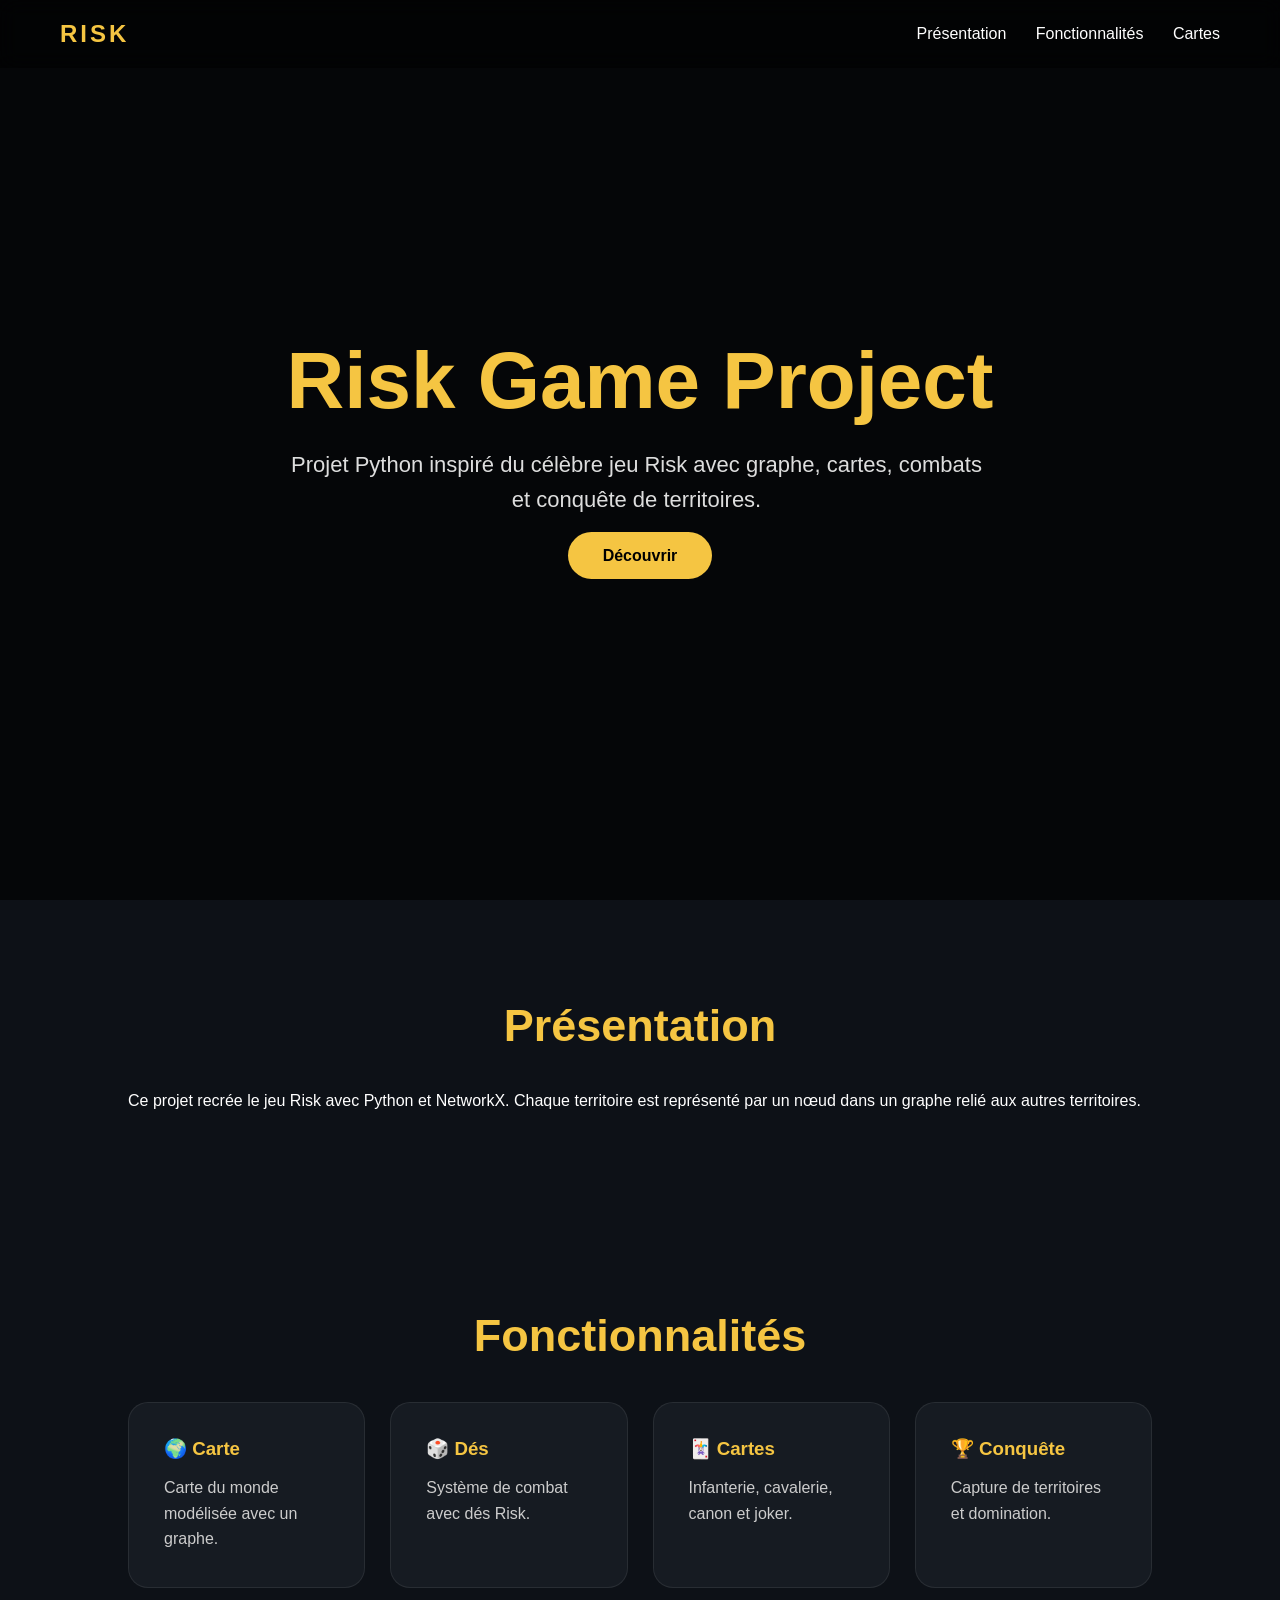
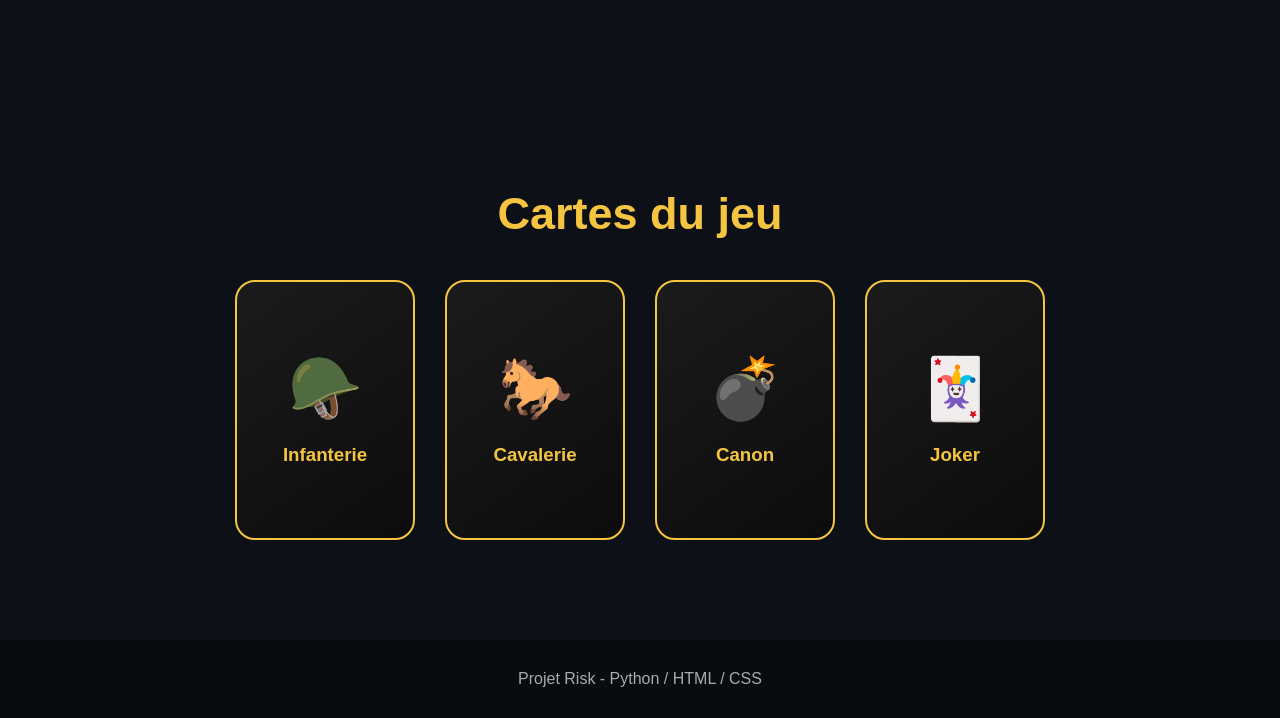
==== index.html @ 6a81816d "Add files via upload" ====
<!DOCTYPE html>
<html lang="fr">
<head>
    <meta charset="UTF-8">
    <meta name="viewport" content="width=device-width, initial-scale=1.0">
    <title>Risk Project</title>

    <link rel="stylesheet" href="style.css">
</head>
<body>

    <nav>
        <h1>RISK</h1>

        <div class="links">
            <a href="#presentation">Présentation</a>
            <a href="#features">Fonctionnalités</a>
            <a href="#cards">Cartes</a>
        </div>
    </nav>

    <header>

        <div class="overlay"></div>

        <div class="hero">

            <h2>Risk Game Project</h2>

            <p>
                Projet Python inspiré du célèbre jeu Risk avec graphe,
                cartes, combats et conquête de territoires.
            </p>

            <a href="#presentation">
                Découvrir
            </a>

        </div>

    </header>

    <section id="presentation">

        <h2>Présentation</h2>

        <p>
            Ce projet recrée le jeu Risk avec Python et NetworkX.
            Chaque territoire est représenté par un nœud dans un graphe
            relié aux autres territoires.
        </p>

    </section>

    <section id="features">

        <h2>Fonctionnalités</h2>

        <div class="container">

            <div class="card">
                <h3>🌍 Carte</h3>
                <p>Carte du monde modélisée avec un graphe.</p>
            </div>

            <div class="card">
                <h3>🎲 Dés</h3>
                <p>Système de combat avec dés Risk.</p>
            </div>

            <div class="card">
                <h3>🃏 Cartes</h3>
                <p>Infanterie, cavalerie, canon et joker.</p>
            </div>

            <div class="card">
                <h3>🏆 Conquête</h3>
                <p>Capture de territoires et domination.</p>
            </div>

        </div>

    </section>

    <section id="cards">

        <h2>Cartes du jeu</h2>

        <div class="cards-container">

            <div class="risk-card">
                <span>🪖</span>
                <h3>Infanterie</h3>
            </div>

            <div class="risk-card">
                <span>🐎</span>
                <h3>Cavalerie</h3>
            </div>

            <div class="risk-card">
                <span>💣</span>
                <h3>Canon</h3>
            </div>

            <div class="risk-card">
                <span>🃏</span>
                <h3>Joker</h3>
            </div>

        </div>

    </section>

    <footer>
        <p>Projet Risk - Python / HTML / CSS</p>
    </footer>

</body>
</html>
---- style.css ----
*{
    margin:0;
    padding:0;
    box-sizing:border-box;
    font-family:Arial, Helvetica, sans-serif;
}

body{
    background:#0d1117;
    color:white;
}

/* NAVBAR */

nav{
    position:fixed;
    width:100%;
    top:0;
    display:flex;
    justify-content:space-between;
    align-items:center;
    padding:20px 60px;
    background:rgba(0,0,0,0.5);
    backdrop-filter:blur(10px);
    z-index:100;
}

nav h1{
    color:#f5c542;
    letter-spacing:3px;
}

.links a{
    color:white;
    text-decoration:none;
    margin-left:25px;
    transition:0.3s;
}

.links a:hover{
    color:#f5c542;
}

/* HEADER */

header{
    height:100vh;
    background:url("risk_map.png");
    background-size:cover;
    background-position:center;
    display:flex;
    justify-content:center;
    align-items:center;
    position:relative;
}

.overlay{
    position:absolute;
    width:100%;
    height:100%;
    background:rgba(0,0,0,0.65);
}

.hero{
    position:relative;
    text-align:center;
    z-index:2;
}

.hero h2{
    font-size:80px;
    color:#f5c542;
    margin-bottom:20px;
}

.hero p{
    max-width:700px;
    font-size:22px;
    color:#ddd;
    line-height:1.6;
    margin-bottom:30px;
}

.hero a{
    padding:15px 35px;
    background:#f5c542;
    color:black;
    text-decoration:none;
    border-radius:30px;
    font-weight:bold;
    transition:0.3s;
}

.hero a:hover{
    transform:scale(1.05);
    box-shadow:0 0 20px rgba(245,197,66,0.5);
}

/* SECTIONS */

section{
    padding:100px 10%;
}

section h2{
    text-align:center;
    color:#f5c542;
    margin-bottom:40px;
    font-size:45px;
}

/* FEATURES */

.container{
    display:grid;
    grid-template-columns:repeat(auto-fit,minmax(230px,1fr));
    gap:25px;
}

.card{
    background:#161b22;
    padding:35px;
    border-radius:20px;
    border:1px solid rgba(255,255,255,0.08);
    transition:0.3s;
}

.card:hover{
    transform:translateY(-10px);
    border-color:#f5c542;
}

.card h3{
    margin-bottom:15px;
    color:#f5c542;
}

.card p{
    color:#ccc;
    line-height:1.6;
}

/* CARTES */

.cards-container{
    display:flex;
    justify-content:center;
    flex-wrap:wrap;
    gap:30px;
}

.risk-card{
    width:180px;
    height:260px;
    background:linear-gradient(145deg,#1b1b1b,#0c0c0c);
    border:2px solid #f5c542;
    border-radius:20px;
    display:flex;
    flex-direction:column;
    justify-content:center;
    align-items:center;
    transition:0.3s;
}

.risk-card:hover{
    transform:scale(1.06) rotate(-2deg);
}

.risk-card span{
    font-size:60px;
    margin-bottom:20px;
}

.risk-card h3{
    color:#f5c542;
}

/* FOOTER */

footer{
    text-align:center;
    padding:30px;
    background:#080b10;
    color:#aaa;
}

/* RESPONSIVE */

@media(max-width:800px){

    nav{
        padding:15px 20px;
    }

    .links{
        display:none;
    }

    .hero h2{
        font-size:50px;
    }

    .hero p{
        font-size:18px;
    }

}
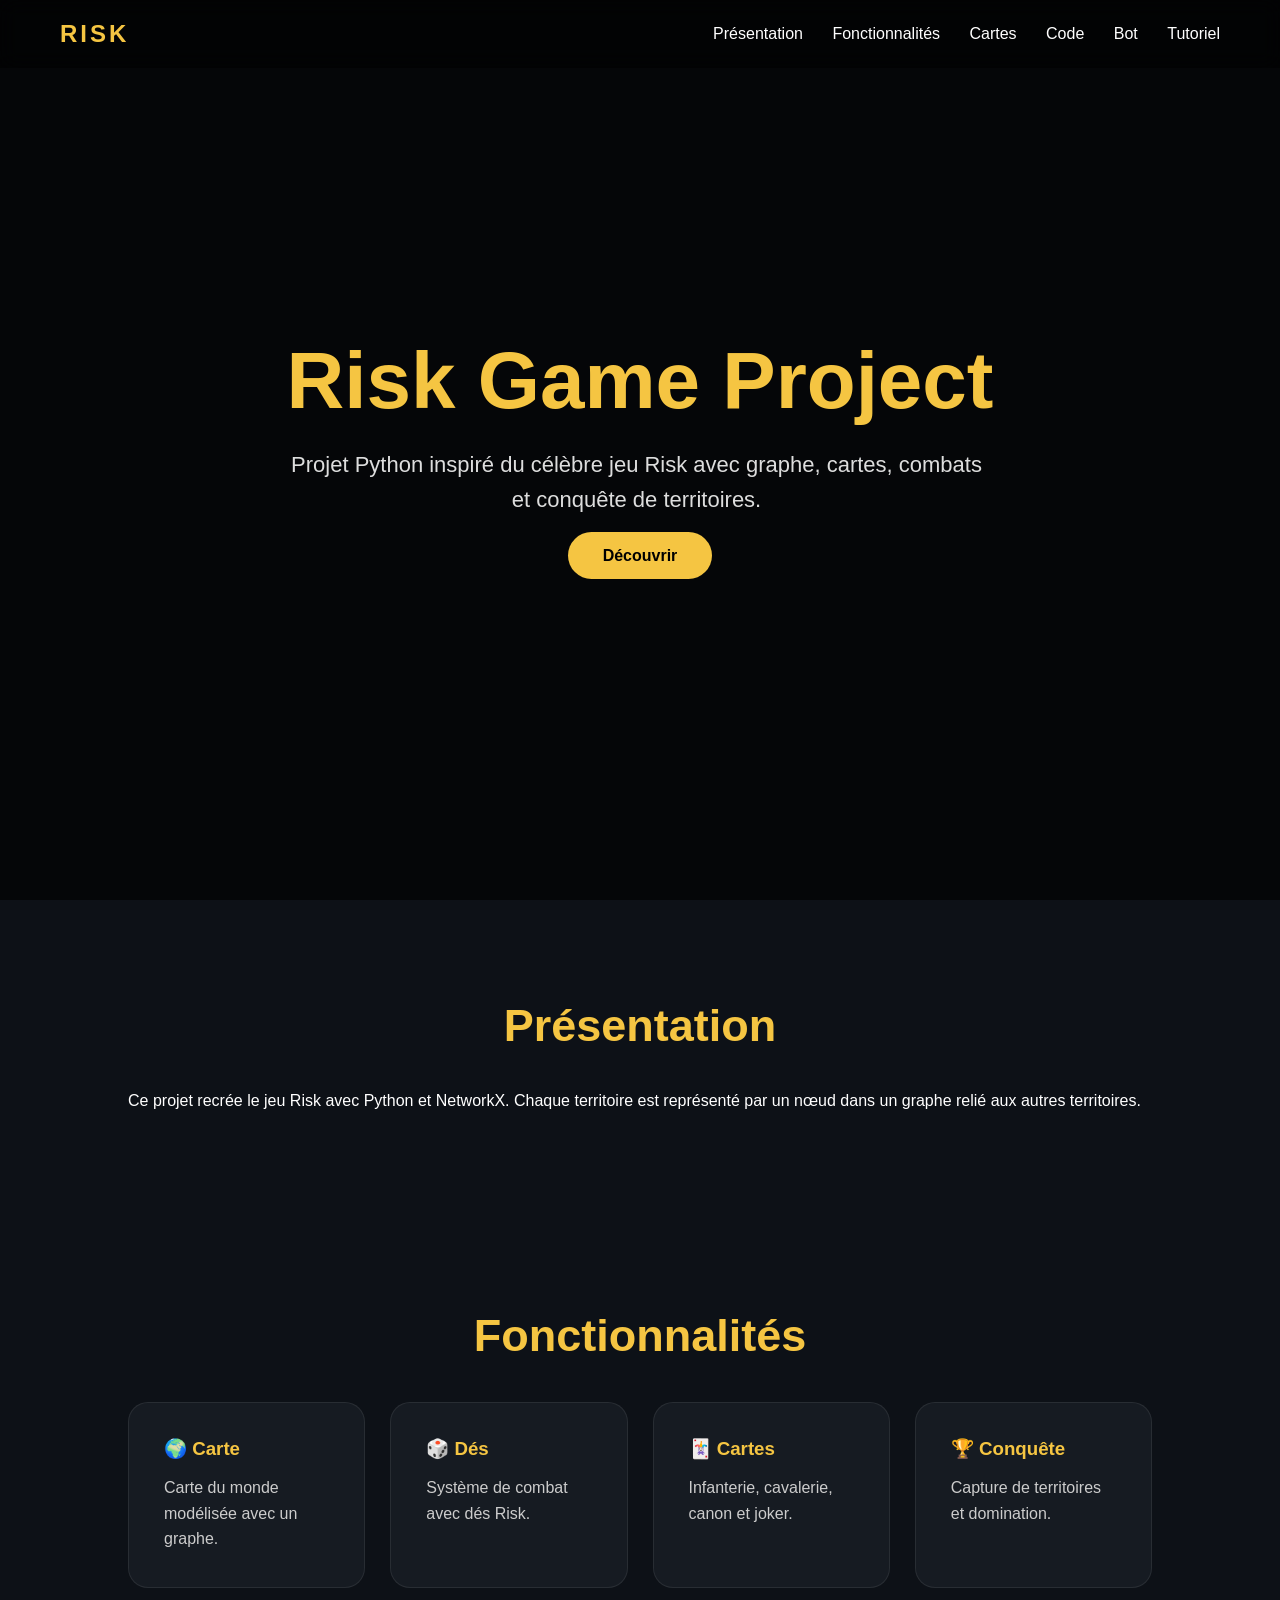
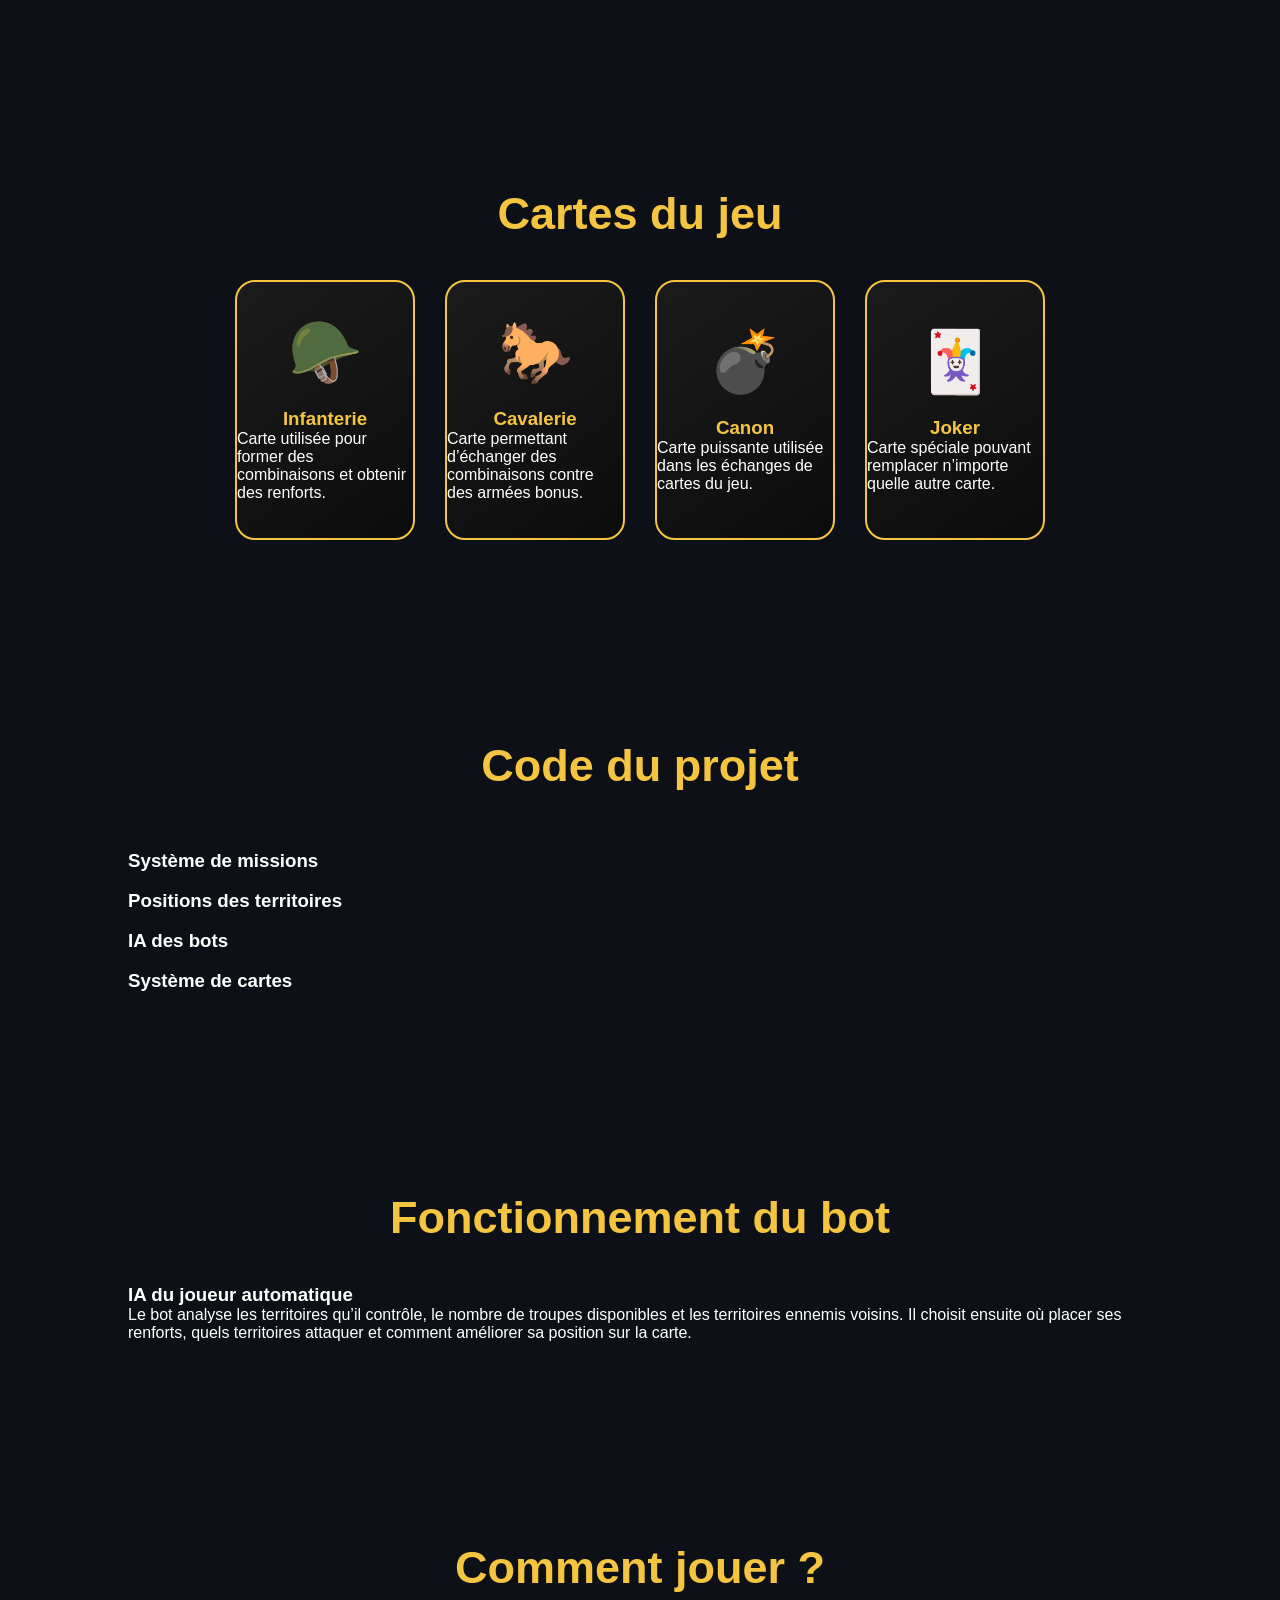
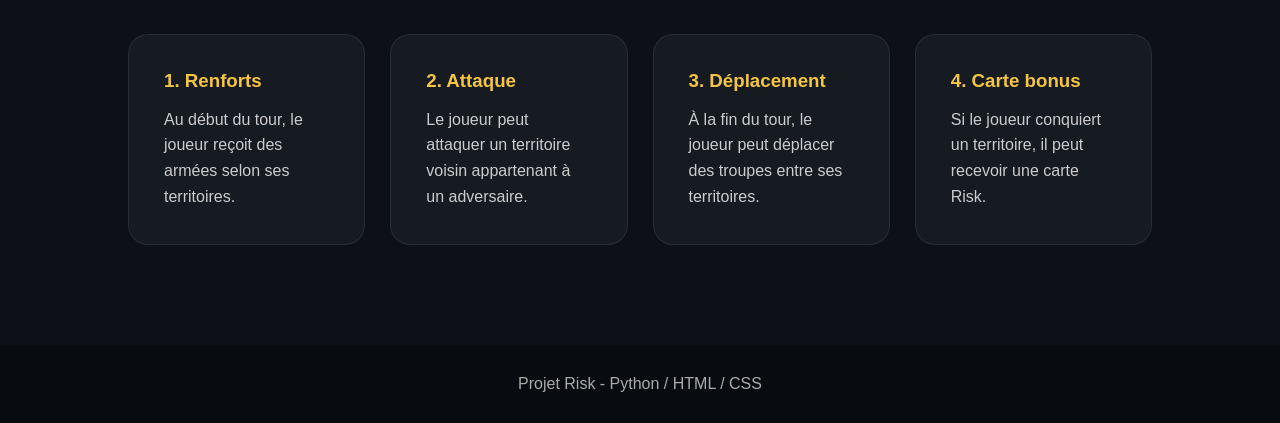
==== commit 243af843: "Update index.html" ====
--- a/index.html
+++ b/index.html
@@ -16,6 +16,9 @@
             <a href="#presentation">Présentation</a>
             <a href="#features">Fonctionnalités</a>
             <a href="#cards">Cartes</a>
+            <a href="#code">Code</a>
+            <a href="#bot">Bot</a>
+            <a href="#how-to-play">Tutoriel</a>
         </div>
     </nav>
 
@@ -82,39 +85,133 @@
 
     </section>
 
-    <section id="cards">
-
-        <h2>Cartes du jeu</h2>
-
-        <div class="cards-container">
-
-            <div class="risk-card">
-                <span>🪖</span>
-                <h3>Infanterie</h3>
-            </div>
-
-            <div class="risk-card">
-                <span>🐎</span>
-                <h3>Cavalerie</h3>
-            </div>
-
-            <div class="risk-card">
-                <span>💣</span>
-                <h3>Canon</h3>
-            </div>
-
-            <div class="risk-card">
-                <span>🃏</span>
-                <h3>Joker</h3>
-            </div>
-
-        </div>
-
-    </section>
-
+<section id="cards">
+
+    <h2>Cartes du jeu</h2>
+
+    <div class="cards-container">
+
+        <div class="risk-card">
+
+            <span>🪖</span>
+
+            <h3>Infanterie</h3>
+
+            <div class="card-description">
+                Carte utilisée pour former des combinaisons et obtenir des renforts.
+            </div>
+
+        </div>
+
+        <div class="risk-card">
+
+            <span>🐎</span>
+
+            <h3>Cavalerie</h3>
+
+            <div class="card-description">
+                Carte permettant d’échanger des combinaisons contre des armées bonus.
+            </div>
+
+        </div>
+
+        <div class="risk-card">
+
+            <span>💣</span>
+
+            <h3>Canon</h3>
+
+            <div class="card-description">
+                Carte puissante utilisée dans les échanges de cartes du jeu.
+            </div>
+
+        </div>
+
+        <div class="risk-card">
+
+            <span>🃏</span>
+
+            <h3>Joker</h3>
+
+            <div class="card-description">
+                Carte spéciale pouvant remplacer n’importe quelle autre carte.
+            </div>
+
+        </div>
+
+    </div>
+
+</section>
+<section id="code">
+
+    <h2>Code du projet</h2>
+
+    <div class="code-gallery">
+
+        <div class="code-box">
+            <img src="mission.png.png" alt="">
+            <h3>Système de missions</h3>
+        </div>
+
+        <div class="code-box">
+            <img src="positions.png.png" alt="">
+            <h3>Positions des territoires</h3>
+        </div>
+
+        <div class="code-box">
+            <img src="bot.png.png" alt="">
+            <h3>IA des bots</h3>
+        </div>
+
+        <div class="code-box">
+            <img src="cardsystem.png.png" alt="">
+            <h3>Système de cartes</h3>
+        </div>
+
+    </div>
+
+</section>
+<section id="bot">
+    <h2>Fonctionnement du bot</h2>
+
+    <div class="about-box">
+        <h3>IA du joueur automatique</h3>
+        <p>
+            Le bot analyse les territoires qu’il contrôle, le nombre de troupes disponibles
+            et les territoires ennemis voisins. Il choisit ensuite où placer ses renforts,
+            quels territoires attaquer et comment améliorer sa position sur la carte.
+        </p>
+    </div>
+</section>
+
+<section id="how-to-play">
+    <h2>Comment jouer ?</h2>
+
+    <div class="container">
+        <div class="card">
+            <h3>1. Renforts</h3>
+            <p>Au début du tour, le joueur reçoit des armées selon ses territoires.</p>
+        </div>
+
+        <div class="card">
+            <h3>2. Attaque</h3>
+            <p>Le joueur peut attaquer un territoire voisin appartenant à un adversaire.</p>
+        </div>
+
+        <div class="card">
+            <h3>3. Déplacement</h3>
+            <p>À la fin du tour, le joueur peut déplacer des troupes entre ses territoires.</p>
+        </div>
+
+        <div class="card">
+            <h3>4. Carte bonus</h3>
+            <p>Si le joueur conquiert un territoire, il peut recevoir une carte Risk.</p>
+        </div>
+    </div>
+</section>
     <footer>
         <p>Projet Risk - Python / HTML / CSS</p>
     </footer>
 
 </body>
-</html>+</html>
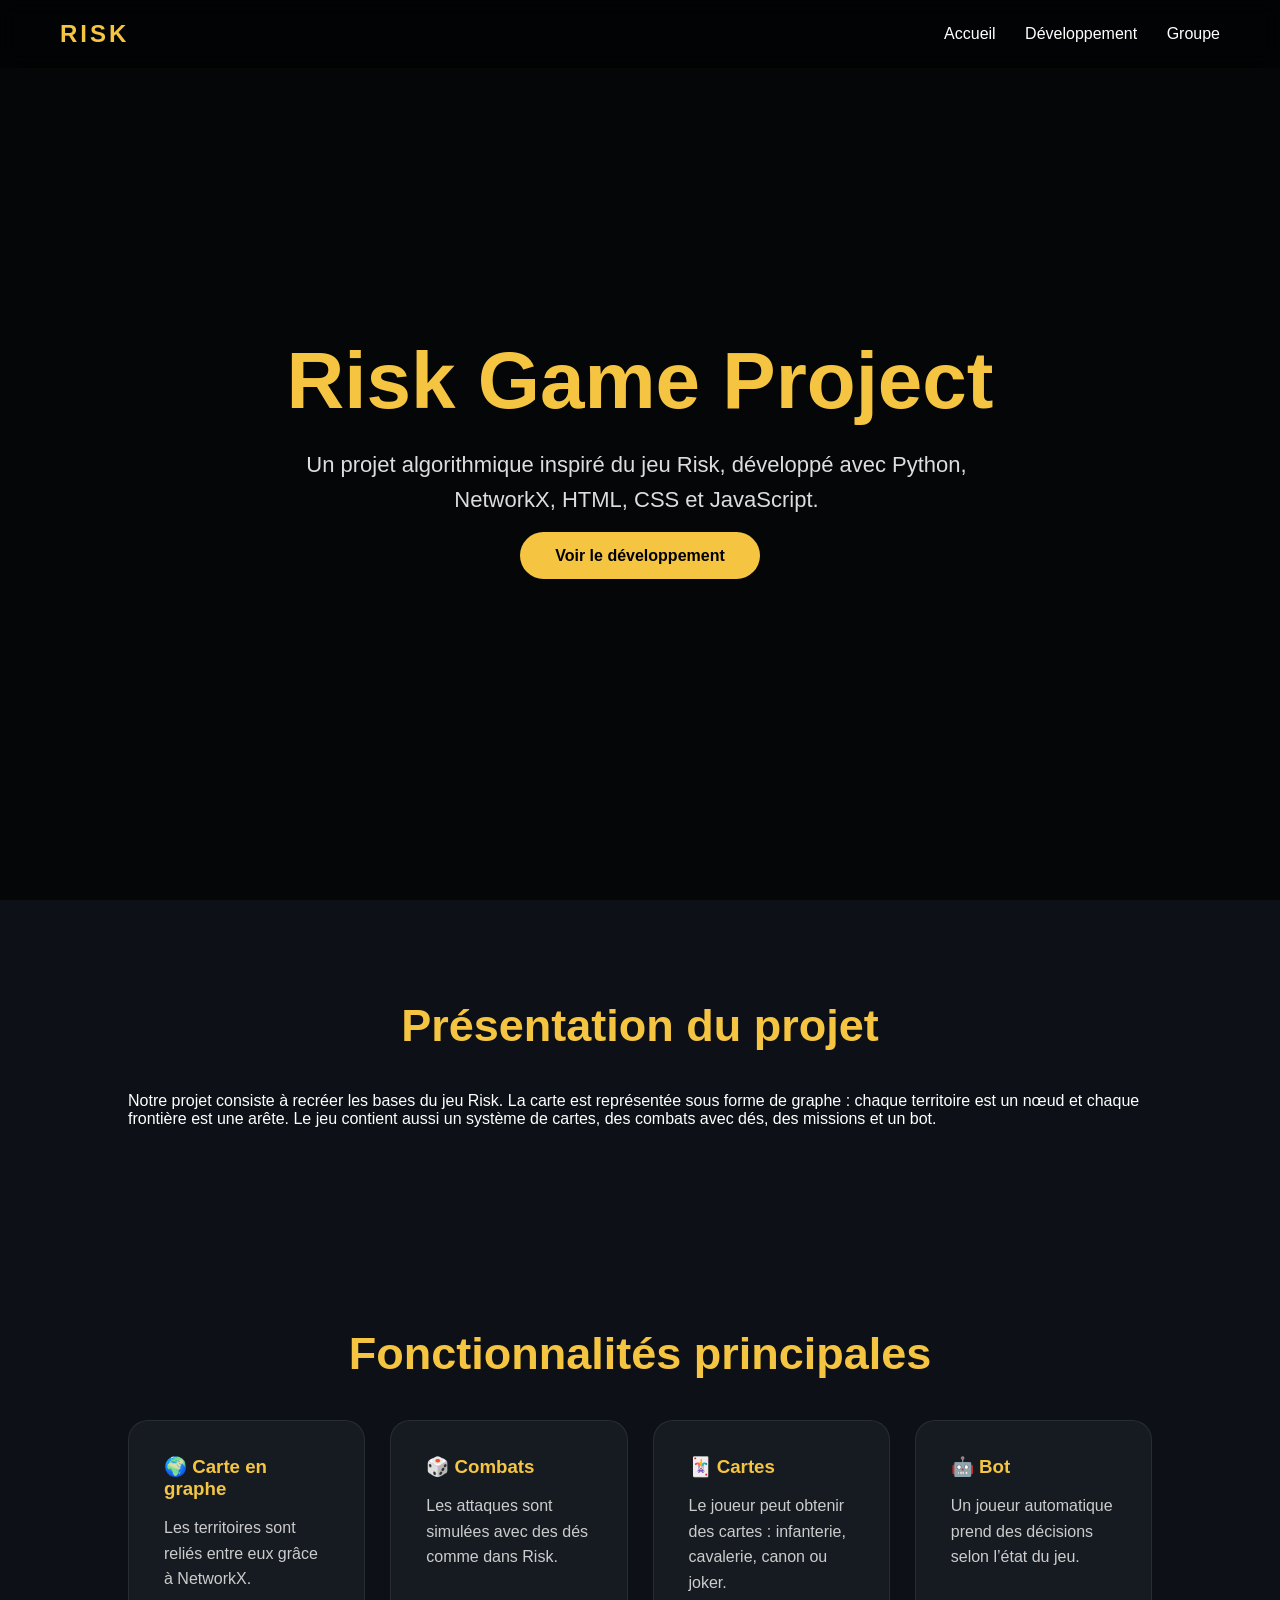
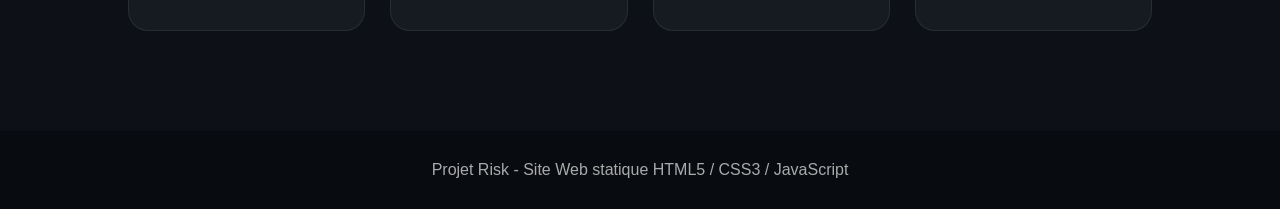
==== commit 20b6148f: "Update index.html" ====
--- a/index.html
+++ b/index.html
@@ -2,216 +2,71 @@
 <html lang="fr">
 <head>
     <meta charset="UTF-8">
-    <meta name="viewport" content="width=device-width, initial-scale=1.0">
-    <title>Risk Project</title>
-
+    <title>Risk Project - Accueil</title>
     <link rel="stylesheet" href="style.css">
 </head>
 <body>
 
-    <nav>
-        <h1>RISK</h1>
+<nav>
+    <h1>RISK</h1>
+    <div class="links">
+        <a href="index.html">Accueil</a>
+        <a href="developpement.html">Développement</a>
+        <a href="groupe.html">Groupe</a>
+    </div>
+</nav>
 
-        <div class="links">
-            <a href="#presentation">Présentation</a>
-            <a href="#features">Fonctionnalités</a>
-            <a href="#cards">Cartes</a>
-            <a href="#code">Code</a>
-            <a href="#bot">Bot</a>
-            <a href="#how-to-play">Tutoriel</a>
-        </div>
-    </nav>
+<header class="home">
+    <div class="overlay"></div>
+    <div class="hero">
+        <h2>Risk Game Project</h2>
+        <p>
+            Un projet algorithmique inspiré du jeu Risk, développé avec Python,
+            NetworkX, HTML, CSS et JavaScript.
+        </p>
+        <a href="developpement.html">Voir le développement</a>
+    </div>
+</header>
 
-    <header>
+<section>
+    <h2>Présentation du projet</h2>
+    <p class="big-text">
+        Notre projet consiste à recréer les bases du jeu Risk. La carte est représentée
+        sous forme de graphe : chaque territoire est un nœud et chaque frontière est une arête.
+        Le jeu contient aussi un système de cartes, des combats avec dés, des missions et un bot.
+    </p>
+    
+</section>
 
-        <div class="overlay"></div>
+<section>
+    <h2>Fonctionnalités principales</h2>
 
-        <div class="hero">
-
-            <h2>Risk Game Project</h2>
-
-            <p>
-                Projet Python inspiré du célèbre jeu Risk avec graphe,
-                cartes, combats et conquête de territoires.
-            </p>
-
-            <a href="#presentation">
-                Découvrir
-            </a>
-
+    <div class="container">
+        <div class="card">
+            <h3>🌍 Carte en graphe</h3>
+            <p>Les territoires sont reliés entre eux grâce à NetworkX.</p>
         </div>
 
-    </header>
-
-    <section id="presentation">
-
-        <h2>Présentation</h2>
-
-        <p>
-            Ce projet recrée le jeu Risk avec Python et NetworkX.
-            Chaque territoire est représenté par un nœud dans un graphe
-            relié aux autres territoires.
-        </p>
-
-    </section>
-
-    <section id="features">
-
-        <h2>Fonctionnalités</h2>
-
-        <div class="container">
-
-            <div class="card">
-                <h3>🌍 Carte</h3>
-                <p>Carte du monde modélisée avec un graphe.</p>
-            </div>
-
-            <div class="card">
-                <h3>🎲 Dés</h3>
-                <p>Système de combat avec dés Risk.</p>
-            </div>
-
-            <div class="card">
-                <h3>🃏 Cartes</h3>
-                <p>Infanterie, cavalerie, canon et joker.</p>
-            </div>
-
-            <div class="card">
-                <h3>🏆 Conquête</h3>
-                <p>Capture de territoires et domination.</p>
-            </div>
-
+        <div class="card">
+            <h3>🎲 Combats</h3>
+            <p>Les attaques sont simulées avec des dés comme dans Risk.</p>
         </div>
 
-    </section>
-
-<section id="cards">
-
-    <h2>Cartes du jeu</h2>
-
-    <div class="cards-container">
-
-        <div class="risk-card">
-
-            <span>🪖</span>
-
-            <h3>Infanterie</h3>
-
-            <div class="card-description">
-                Carte utilisée pour former des combinaisons et obtenir des renforts.
-            </div>
-
+        <div class="card">
+            <h3>🃏 Cartes</h3>
+            <p>Le joueur peut obtenir des cartes : infanterie, cavalerie, canon ou joker.</p>
         </div>
 
-        <div class="risk-card">
-
-            <span>🐎</span>
-
-            <h3>Cavalerie</h3>
-
-            <div class="card-description">
-                Carte permettant d’échanger des combinaisons contre des armées bonus.
-            </div>
-
+        <div class="card">
+            <h3>🤖 Bot</h3>
+            <p>Un joueur automatique prend des décisions selon l’état du jeu.</p>
         </div>
-
-        <div class="risk-card">
-
-            <span>💣</span>
-
-            <h3>Canon</h3>
-
-            <div class="card-description">
-                Carte puissante utilisée dans les échanges de cartes du jeu.
-            </div>
-
-        </div>
-
-        <div class="risk-card">
-
-            <span>🃏</span>
-
-            <h3>Joker</h3>
-
-            <div class="card-description">
-                Carte spéciale pouvant remplacer n’importe quelle autre carte.
-            </div>
-
-        </div>
-
-    </div>
-
-</section>
-<section id="code">
-
-    <h2>Code du projet</h2>
-
-    <div class="code-gallery">
-
-        <div class="code-box">
-            <img src="mission.png.png" alt="">
-            <h3>Système de missions</h3>
-        </div>
-
-        <div class="code-box">
-            <img src="positions.png.png" alt="">
-            <h3>Positions des territoires</h3>
-        </div>
-
-        <div class="code-box">
-            <img src="bot.png.png" alt="">
-            <h3>IA des bots</h3>
-        </div>
-
-        <div class="code-box">
-            <img src="cardsystem.png.png" alt="">
-            <h3>Système de cartes</h3>
-        </div>
-
-    </div>
-
-</section>
-<section id="bot">
-    <h2>Fonctionnement du bot</h2>
-
-    <div class="about-box">
-        <h3>IA du joueur automatique</h3>
-        <p>
-            Le bot analyse les territoires qu’il contrôle, le nombre de troupes disponibles
-            et les territoires ennemis voisins. Il choisit ensuite où placer ses renforts,
-            quels territoires attaquer et comment améliorer sa position sur la carte.
-        </p>
     </div>
 </section>
 
-<section id="how-to-play">
-    <h2>Comment jouer ?</h2>
-
-    <div class="container">
-        <div class="card">
-            <h3>1. Renforts</h3>
-            <p>Au début du tour, le joueur reçoit des armées selon ses territoires.</p>
-        </div>
-
-        <div class="card">
-            <h3>2. Attaque</h3>
-            <p>Le joueur peut attaquer un territoire voisin appartenant à un adversaire.</p>
-        </div>
-
-        <div class="card">
-            <h3>3. Déplacement</h3>
-            <p>À la fin du tour, le joueur peut déplacer des troupes entre ses territoires.</p>
-        </div>
-
-        <div class="card">
-            <h3>4. Carte bonus</h3>
-            <p>Si le joueur conquiert un territoire, il peut recevoir une carte Risk.</p>
-        </div>
-    </div>
-</section>
-    <footer>
-        <p>Projet Risk - Python / HTML / CSS</p>
-    </footer>
+<footer>
+    <p>Projet Risk - Site Web statique HTML5 / CSS3 / JavaScript</p>
+</footer>
 
 </body>
 </html>
--- a/style.css
+++ b/style.css
@@ -204,4 +204,116 @@
         font-size:18px;
     }
 
-}+}
+/* CODE GALLERY */
+
+.code-gallery{
+    display:grid;
+    grid-template-columns:repeat(auto-fit,minmax(320px,1fr));
+    gap:30px;
+}
+
+.code-box{
+    background:#161b22;
+    padding:20px;
+    border-radius:20px;
+    border:1px solid rgba(255,255,255,0.08);
+    transition:0.3s;
+}
+
+.code-box:hover{
+    transform:translateY(-10px);
+    border-color:#f5c542;
+}
+
+.code-box img{
+    width:100%;
+    border-radius:15px;
+    margin-bottom:15px;
+}
+
+.code-box h3{
+    color:#f5c542;
+    text-align:center;
+}
+.card-description{
+    opacity:0;
+    max-height:0;
+    overflow:hidden;
+    transition:0.4s;
+    color:#ccc;
+    margin-top:15px;
+    line-height:1.5;
+}
+
+.risk-card:hover .card-description{
+    opacity:1;
+    max-height:200px;
+}
+/* BOT SECTION */
+
+.bot-card{
+    min-height:250px;
+}
+
+.bot-card h3{
+    color:#f5c542;
+    margin-bottom:20px;
+    font-size:30px;
+}
+
+.bot-card p{
+    color:#ccc;
+    line-height:1.8;
+    font-size:20px;
+}
+#bot{
+    display:flex;
+    flex-direction:column;
+    align-items:center;
+    text-align:center;
+    padding:120px 10%;
+}
+
+#bot h2{
+    font-size:60px;
+    margin-bottom:50px;
+    color:#f5c542;
+}
+
+#bot .about-box{
+    max-width:1200px;
+    padding:50px;
+}
+
+#bot .about-box h3{
+    font-size:38px;
+    margin-bottom:25px;
+    color:white;
+}
+
+#bot .about-box p{
+    font-size:24px;
+    line-height:1.7;
+    color:#ddd;
+}
+#presentation{
+    display:flex;
+    flex-direction:column;
+    align-items:center;
+    text-align:center;
+    padding:120px 10%;
+}
+
+#presentation h2{
+    font-size:60px;
+    margin-bottom:50px;
+    color:#f5c542;
+}
+
+#presentation p{
+    max-width:1200px;
+    font-size:24px;
+    line-height:1.7;
+    color:#ddd;
+}
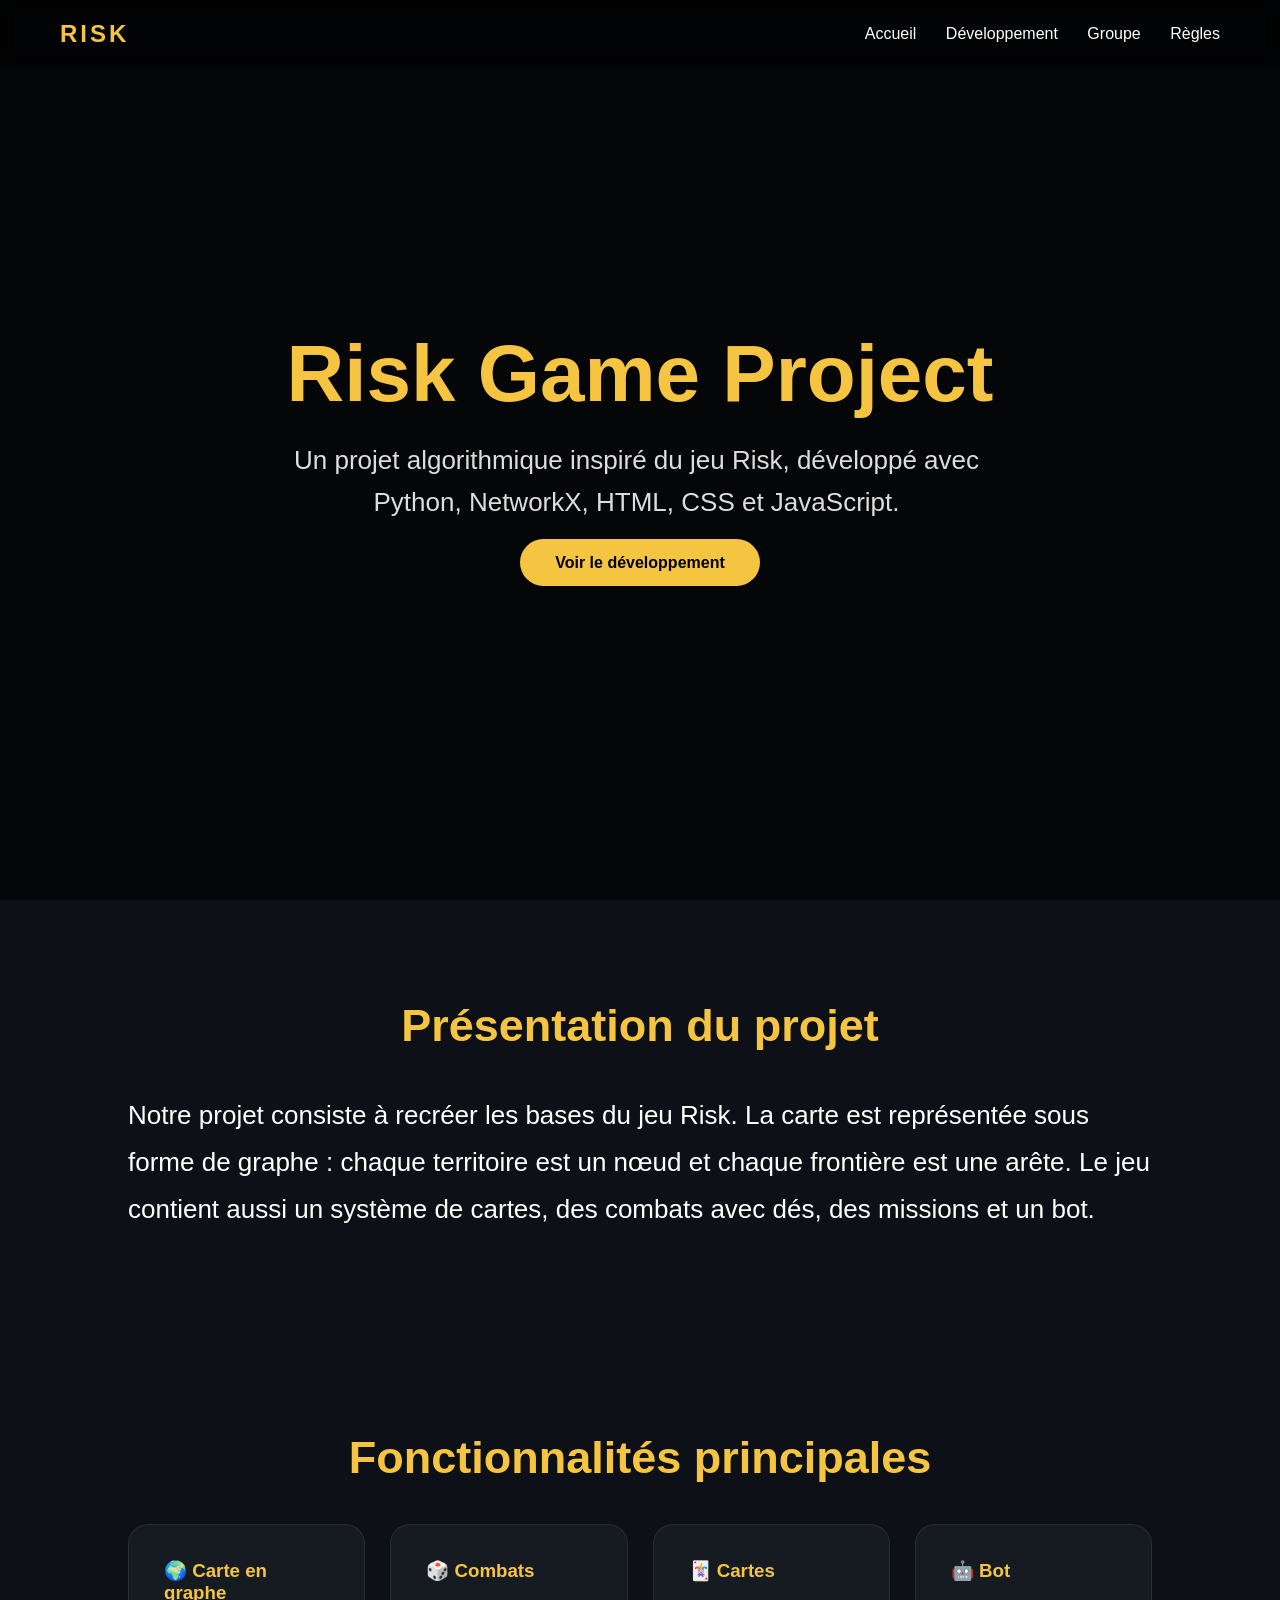
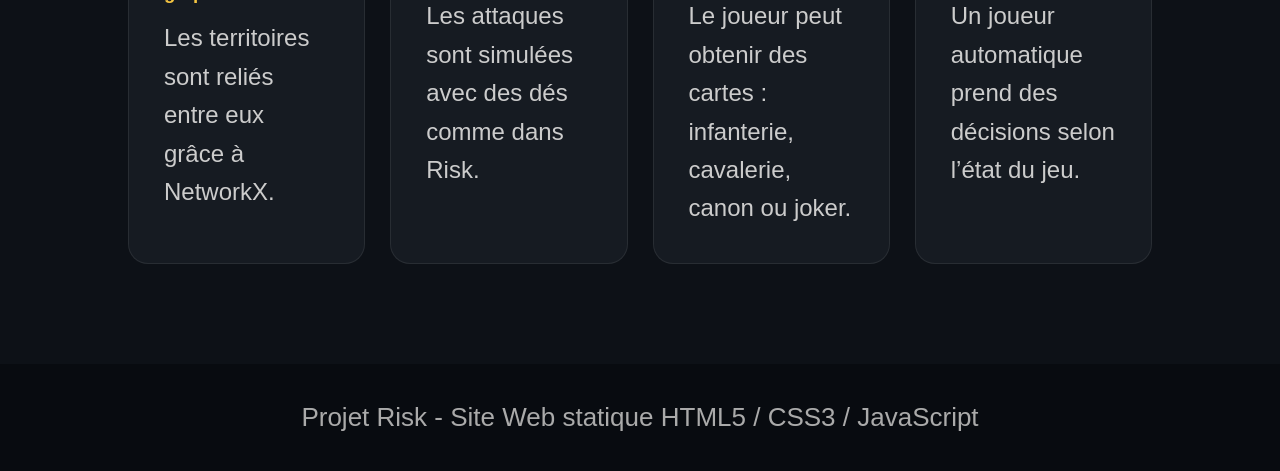
==== commit 7c83b7ea: "Add files via upload" ====
--- a/index.html
+++ b/index.html
@@ -13,6 +13,7 @@
         <a href="index.html">Accueil</a>
         <a href="developpement.html">Développement</a>
         <a href="groupe.html">Groupe</a>
+        <a href="regles.html">Règles</a>
     </div>
 </nav>
 
@@ -69,4 +70,4 @@
 </footer>
 
 </body>
-</html>
+</html>
--- a/style.css
+++ b/style.css
@@ -317,3 +317,34 @@
     line-height:1.7;
     color:#ddd;
 }
+p{
+    font-size:26px !important;
+    line-height:1.8;
+}
+
+.page-title p{
+    font-size:30px !important;
+}
+
+.card p{
+    font-size:24px !important;
+}
+
+.timeline p{
+    font-size:24px !important;
+}
+
+.code-box p{
+    font-size:22px !important;
+}
+.image-box{
+    max-width:900px;
+    margin:40px auto;
+}
+
+.image-box img{
+    width:100%;
+    height:auto;
+    border-radius:20px;
+    border:2px solid #f5c542;
+}
